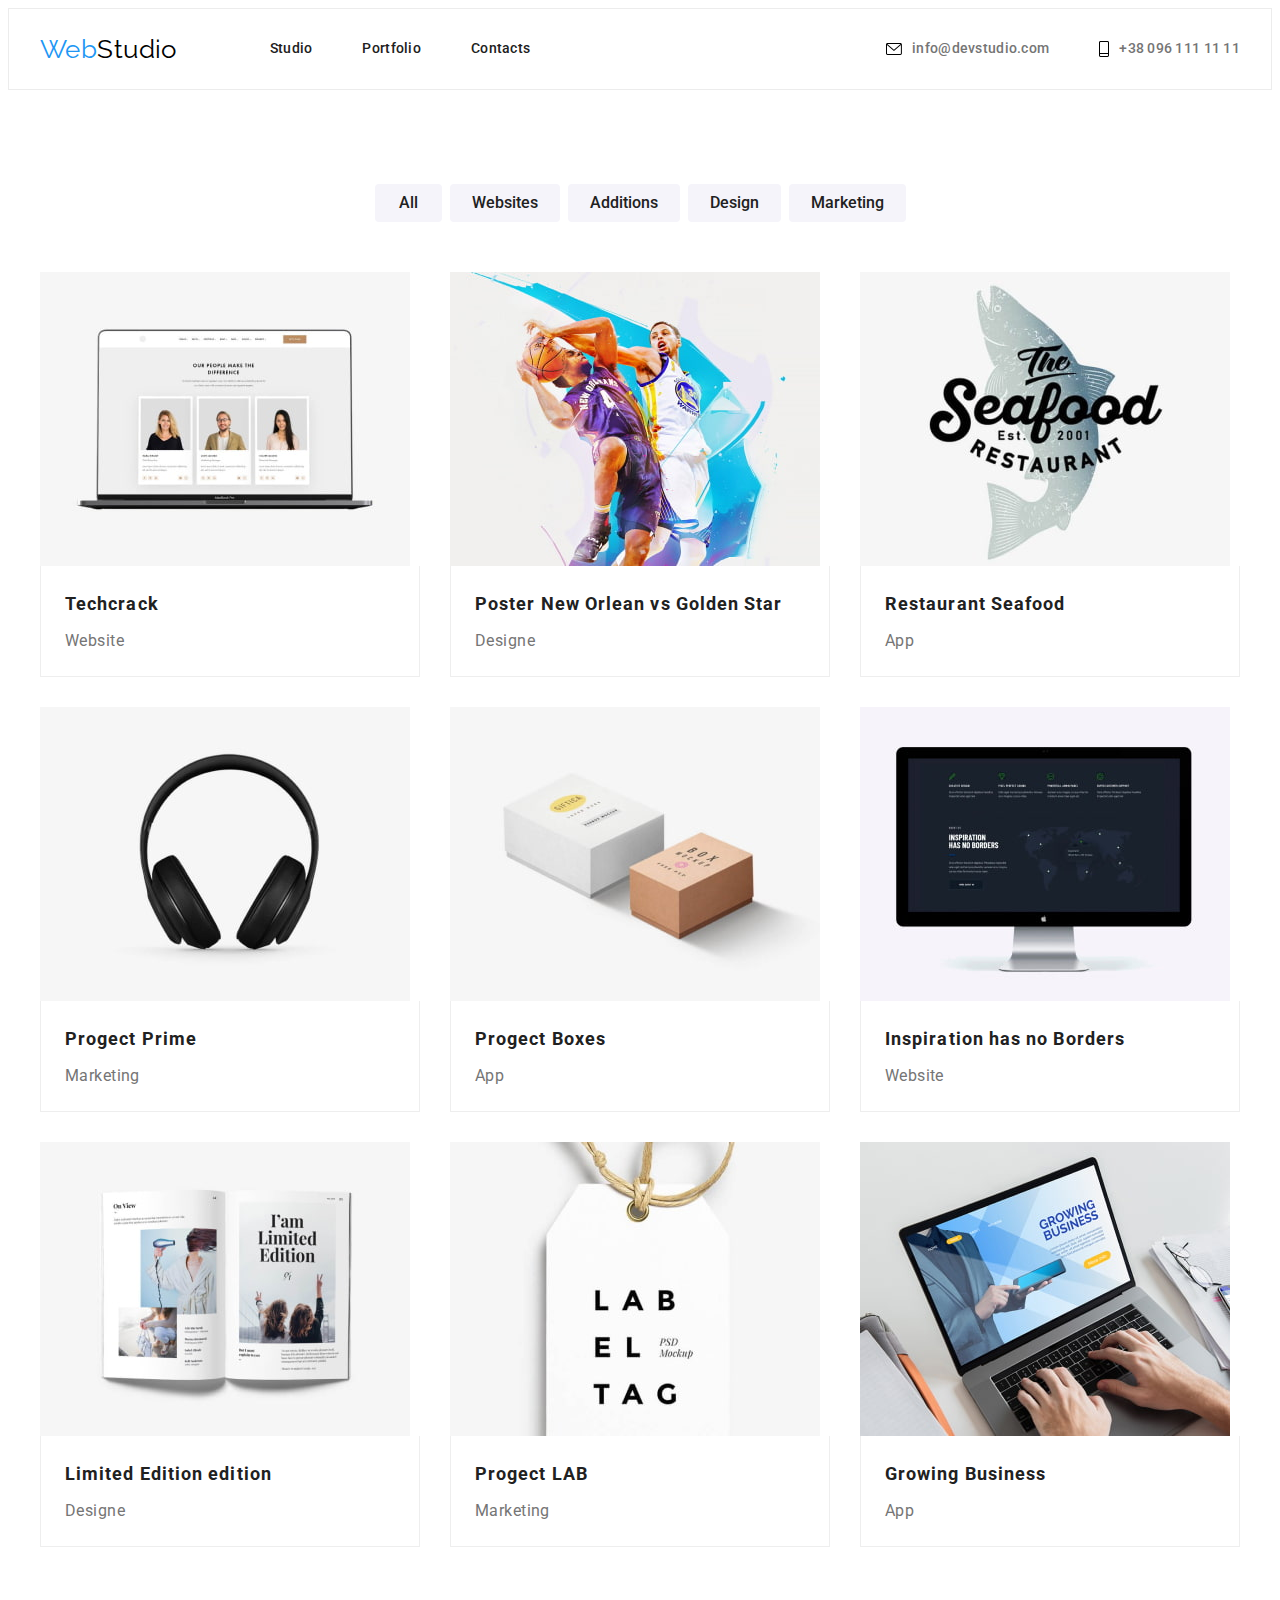
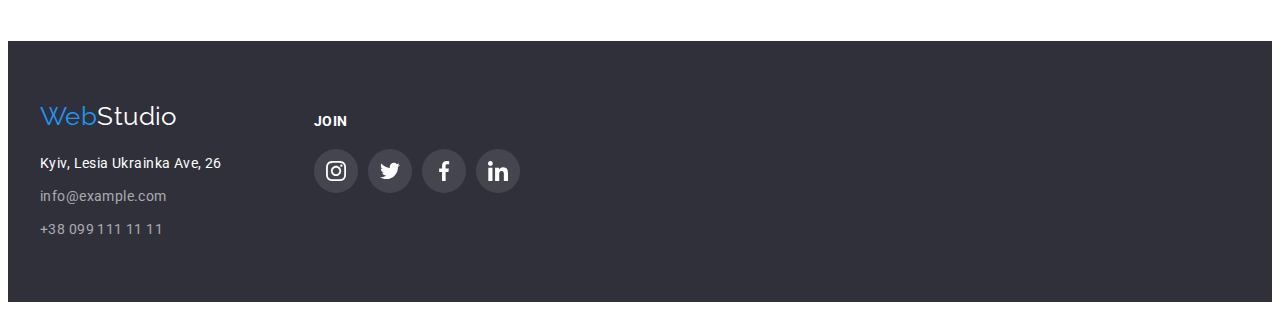
==== portfolio.html @ d9b54025 "Create" ====
<!doctype html>
<html lang="en">

<head>
  <meta charset="UTF-8">
  <meta name="viewport" content="width=device-width, initial-scale=1.0">
  <title>markup-hw-02</title>

  <link rel="preconnect" href="https://fonts.googleapis.com">
  <link rel="preconnect" href="https://fonts.gstatic.com" crossorigin>
  <link href="https://fonts.googleapis.com/css2?family=Raleway:wght@700&family=Roboto:wght@400;500;700;900&display=swap"
    rel="stylesheet">
  
  <link rel="stylesheet" href="https://cdnjs.cloudflare.com/ajax/libs/modern-normalize/1.1.0/modern-normalize.min.css"
    integrity="sha512-wpPYUAdjBVSE4KJnH1VR1HeZfpl1ub8YT/NKx4PuQ5NmX2tKuGu6U/JRp5y+Y8XG2tV+wKQpNHVUX03MfMFn9Q=="
    crossorigin="anonymous" referrerpolicy="no-referrer">
  
  <link rel="stylesheet" href="./css/styles.css">
</head>

<body>

  <header class="header">
    <div class="main-nav container">
      <a href="" class="logo"><span class="logo-accent">Web</span>Studio</a>
  
      <nav>
        <ul class="nav list">
          <li class="nav-item">
            <a href="./index.html" class="nav-item-link active">Studio</a>
          </li>
          <li class="nav-item">
            <a href="./portfolio.html" class="nav-item-link">Portfolio</a>
          </li>
          <li class="nav-item">
            <a href="" class="nav-item-link">Contacts</a>
          </li>
        </ul>
      </nav>
  
      <ul class="contacts list">
        <li class="contacts-item">
          <a href="mailto:info@devstudio.com" class="contacts-item-link">
            <svg class="icon-mail">
              <use href="./img/icon-sprite.svg#icon-mail"></use>
            </svg>
            info@devstudio.com</a>
        </li>
  
        <li class="contacts-item">
          <a href="tel:+380961111111" class="contacts-item-link">
            <svg class="icon-phone">
              <use href="./img/icon-sprite.svg#icon-phone"></use>
            </svg>
            +38 096 111 11 11
          </a>
        </li>
      </ul>
    </div>
  </header>

  <main>
    <h1 class="visually-hidden">Portfolio</h1>
  
    <section class="section">
      <h2 class="visually-hidden">Filter of works</h2>
      <div class="container">
        <ul class="filter-list list">

          <li>
            <button type="button" class="button">All</button>
          </li>

          <li>
            <button type="button" class="button">Websites</button>
          </li>

          <li>
            <button type="button" class="button">Additions</button>
          </li>

          <li>
            <button type="button" class="button">Design</button>
          </li>

          <li>
            <button type="button" class="button">Marketing</button>
          </li>
        </ul>   


      
        <ul class="portfolio list">
          <li class="portfolio-item">
            <a href="" class="portfolio-item-link">
              <img src="./img/portfolio/tech.jpg" alt="the promo site on a laptop" class="img">
              
              <div class="portfolio-item-link-content">
                <h3 class="title">Techcrack</h3>
                <p class="descr">Website</p>
              </div>

            </a>
          </li>
        
          <li class="portfolio-item">
            <a href="" class="portfolio-item-link">
              <img src="./img/portfolio/new-orleans.jpg" alt="two basketball players" class="img">
              
              <div class="portfolio-item-link-content">
                <h3 class="title">Poster New Orlean vs Golden Star</h3>
                <p class="descr">Designe</p>
              </div>

            </a>
          </li>
        
          <li class="portfolio-item">
            <a href="" class="portfolio-item-link">
            <img src="./img/portfolio/seafood.jpg" alt="the logo seafood restaurant" class="img">
              
              <div class="portfolio-item-link-content">
                <h3 class="title">Restaurant Seafood</h3>
                <p class="descr">App</p>
              </div>

            </a>
          </li>
        
          <li class="portfolio-item">
            <a href="" class="portfolio-item-link">
              <img src="./img/portfolio/prime.jpg" alt="headphones" class="img">
              
              <div class="portfolio-item-link-content">
                <h3 class="title">Progect Prime</h3>
                <p class="descr">Marketing</p>
              </div>

            </a>
          </li>
        
          <li class="portfolio-item">
            <a href="" class="portfolio-item-link">
              <img src="./img/portfolio/boxes.jpg" alt="two boxes" class="img">
              
              <div class="portfolio-item-link-content">
                <h3 class="title">Progect Boxes</h3>
                <p class="descr">App</p>
              </div>

            </a>
          </li>
        
          <li class="portfolio-item">
            <a href="" class="portfolio-item-link">
              <img src="./img/portfolio/inspiration.jpg" alt="the site on a monitor screen" class="img">
              
              <div class="portfolio-item-link-content">
                <h3 class="title">Inspiration has no Borders</h3>
                <p class="descr">Website</p>
              </div>

            </a>
          </li>
        
          <li class="portfolio-item">
            <a href="" class="portfolio-item-link">
              <img src="./img/portfolio/limited-edition.jpg" alt="an opened magazine" class="img">
              
              <div class="portfolio-item-link-content">
                <h3 class="title">Limited Edition edition</h3>
                <p class="descr">Designe</p>
              </div>

            </a>
          </li>
        
          <li class="portfolio-item">
            <a href="" class="portfolio-item-link">
              <img src="./img/portfolio/lab.jpg" alt="a label with the logo" class="img">
              
              <div class="portfolio-item-link-content">
                <h3 class="title">Progect LAB</h3>
                <p class="descr">Marketing</p>
              </div>

            </a>
          </li>
        
          <li class="portfolio-item">
            <a href="" class="portfolio-item-link">
              <img src="./img/portfolio/growing-business.jpg" alt="heands that print on a laptop" class="img">
              
              <div class="portfolio-item-link-content">
                <h3 class="title">Growing Business</h3>
                <p class="descr">App</p>
              </div>
            </a>
          </li>
        </ul>
      </div>
    </section>
  </main>

  <footer class="footer">
    <div class="footer-page container">
      <div class="footer-page-contacts">
        <a href="" class="logo"><span class="logo-accent">Web</span>Studio</a>
        <address>
          <a href="" class="footer-page-contacts-adress">Kyiv, Lesia Ukrainka Ave, 26</a>
          <a href="mailto:info@example.com" class="footer-page-contacts-link">info@example.com</a>
          <a href="tel:+380991111111" class="footer-page-contacts-link">+38 099 111 11 11</a>
        </address>
      </div>
  
      <div class="footer-page-links">
        <p class="title">Join</p>
  
        <ul class="items list">
          <li>
            <a href="https://www.instagram.com/" class="socials-icon-bg">
              <svg class="socials-icon">
                <use href="./img/icon-sprite.svg#icon-instagram"></use>
              </svg>
            </a>
          </li>
  
          <li>
            <a href="https://twitter.com/" class="socials-icon-bg">
              <svg class="socials-icon">
                <use href="./img/icon-sprite.svg#icon-twitter"></use>
              </svg>
            </a>
          </li>
  
          <li>
            <a href="https://www.facebook.com/" class="socials-icon-bg">
              <svg class="socials-icon">
                <use href="./img/icon-sprite.svg#icon-facebook"></use>
              </svg>
            </a>
          </li>
  
          <li>
            <a href="https://www.linkedin.com/" class="socials-icon-bg">
              <svg class="socials-icon">
                <use href="./img/icon-sprite.svg#icon-linkedin"></use>
              </svg>
            </a>
          </li>
        </ul>
        </li>
  
      </div>
    </div>
  </footer>






</body>

</html>
---- css/styles.css ----
:root {
  --primary-text-color: #757575;
  --accent-color: #2196f3;
  --primary-white-color: #ffffff;
}

body {
  font-family: "Roboto", sans-serif;
  font-size: 14px;
  letter-spacing: 0.03em;
  list-style-type: none;
  color: #212121;
  background-color: var(--primary-white-color);
}

/* utilities */

.container {
  width: 1200px;
  margin: 0 auto;
  padding: 0 15px;

  /* outline: 2px solid rgb(12, 232, 12); */
}

.section {
  padding-top: 94px;
  padding-bottom: 94px;
}

.list {
  margin: 0;
  padding: 0;
  list-style: none;
}

h1,
h2,
h3,
h4,
h5,
h6,
p {
  margin: 0;
  padding: 0;
}

.logo {
  font-family: "Raleway", sans-serif;
  font-size: 26px;
  line-height: 1.19;
  color: #000000;
  text-decoration: none;
}

.logo-accent {
  color: var(--accent-color);
}

.img {
  display: block;
  max-width: 100%;
}

.visually-hidden {
  position: absolute;
  width: 1px;
  height: 1px;
  margin: -1px;
  border: 0;
  padding: 0;

  white-space: nowrap;
  clip-path: inset(100%);
  clip: rect(0 0 0 0);
  overflow: hidden;
}

.active {
  color: var(--accent-color);
}

/* Studio page */

/* header */

.header {
  background-color: var(--primary-white-color);
  border: 1px solid #ececec;
}

.main-nav {
  display: flex;
  align-items: center;
}

.nav {
  display: flex;
  margin-left: 93px;

  font-weight: 500;
  line-height: 1.14;
  letter-spacing: 0.02em;
}

.nav-item:not(:first-child) {
  margin-left: 50px;
}

.nav-item-link {
  display: block;
  padding-top: 32px;
  padding-bottom: 32px;

  color: #212121;
  text-decoration: none;
}

.nav-item-link:hover,
.nav-item-link:focus {
  color: var(--accent-color);
}

.contacts {
  display: flex;
  margin-left: auto;

  font-weight: 500;
  line-height: 1.14;
  letter-spacing: 0.02em;
}

.contacts-item:not(:first-child) {
  margin-left: 50px;
}

.icon-mail {
  width: 16px;
  height: 12px;
  margin-right: 10px;
}

.icon-phone {
  width: 10px;
  height: 16px;
  margin-right: 10px;
}

.contacts-item-link {
  display: flex;
  align-items: center;
  padding-top: 32px;
  padding-bottom: 32px;
  

  color: var(--primary-text-color);
  text-decoration: none;
}

.contacts-item-link:hover,
.contacts-item-link:focus {
  color: var(--accent-color);
  fill: var(--accent-color);
}

/* hero */

.hero {
  max-width: 1600px;
  height: 600px;
  margin-left: auto;
  margin-right: auto;
  padding: 200px 0;

  text-align: center;

  background-color: #c4c4c4;
  background-image: linear-gradient(
      rgba(47, 48, 58, 0.4),
      rgba(47, 48, 58, 0.4)
    ),
    url(../img/hero.jpg);
  background-repeat: no-repeat;
  background-position: center;
  border: 1px solid #000000;
  box-shadow: 0px 4px 4px rgba(0, 0, 0, 0.25);
}

.hero-title {
  margin: 0 auto 30px auto;
  max-width: 696px;

  font-weight: 900;
  font-size: 44px;
  line-height: 1.36;
  letter-spacing: 0.06em;
  text-transform: uppercase;
  color: var(--primary-white-color);
}

.hero-button {
  min-width: 216px;
  padding: 10px 32px;

  font-family: "Roboto", sans-serif;
  font-weight: 700;
  font-size: 16px;
  line-height: 1.88;
  letter-spacing: 0.06em;
  color: var(--primary-white-color);

  background-color: var(--accent-color);
  border-style: none;
  box-shadow: 0px 4px 4px rgba(0, 0, 0, 0.15);
  border-radius: 4px;
  cursor: pointer;
}

/* features */

.features-list {
  display: flex;
  align-items: flex-start;
  flex-wrap: wrap;
  column-gap: 30px;
  
}

.features-list-item {
  flex-basis: calc((100% - 3 * 30px) / 4);
}

.features-list-item-bg {
  display: flex;
  justify-content: center;
  align-items: center;
  width: 270px;
  height: 120px;
  margin-bottom: 30px;

  background-color: #f5f4fa;
  border-radius: 4px;
}

.features-list-item-bg .icon {
  width: 70px;
  height: 70px;
}

.features-list-item-title {
  margin-bottom: 10px;

  font-weight: 700;
  line-height: 1.14;
  text-transform: uppercase;
}

.features-list-item-descr {
  line-height: 1.71;
  color: var(--primary-text-color);
}

/* services */

.services.section {
  padding-top: 0;
}

.services-title,
.team-title,
.customers-title {
  margin-bottom: 50px;

  font-weight: 700;
  font-size: 36px;
  line-height: 1.17;
  text-align: center;
}

.services-list {
  display: flex;
  flex-wrap: wrap;
  column-gap: 30px;
}

.services-list-item {
  flex-basis: calc((100% - 2 * 30px) / 3);
}

/* team */

.team {
  background-color: #f5f4fa;
}

.team-list {
  display: flex;
  flex-wrap: wrap;
  column-gap: 30px;
}

.team-list-item {
  flex-basis: calc((100% - 3 * 30px) / 4);

  background: var(--primary-white-color);
  box-shadow: 0px 1px 3px rgba(0, 0, 0, 0.12), 0px 1px 1px rgba(0, 0, 0, 0.14),
    0px 2px 1px rgba(0, 0, 0, 0.2);
  border-radius: 0px 0px 4px 4px;
}

.team-list-item .img {
  margin-bottom: 30px;
}

.team-list-item-title {
  margin-bottom: 10px;

  font-weight: 500;
  font-size: 16px;
  line-height: 1.19;
  text-align: center;
  color: #212121;
}

.team-list-item-descr {
  margin-top: 0;
  margin-bottom: 16px;

  font-size: 16px;
  line-height: 1.19;
  text-align: center;
  color: var(--primary-text-color);
}

.team-list-item .socials {
  display: flex;
  padding-left: 32px;
  padding-right: 32px;
  padding-bottom: 30px;
  column-gap: 10px;
}

.socials-icon-bg {
  display: flex;
  justify-content: center;
  align-items: center;
  width: 44px;
  height: 44px;
  
  background-color: var(--primary-white-color);
  border-radius: 50%;
  fill: #afb1b8;
}

.socials-icon {
  width: 20px;
  height: 20px;
}

.socials-icon-bg:hover,
.socials-icon-bg:focus {
  background-color: var(--accent-color);
  fill: var(--primary-white-color);
}

/* regular customers */

.customers-list {
  display: flex;
  flex-wrap: wrap;
  column-gap: 30px;
}

.customers-list-item {
  flex-basis: calc((100% - 5 * 30px) / 6);
}

.customers-list-item-bg {
  display: flex;
  justify-content: center;
  align-items: center;
  width: 170px;
  height: 92px;
  
  border: 1px solid #afb1b8;
  border-radius: 4px;
  fill: #afb1b8;
}

.customers-list-item-icon {
  width: 106px;
  height: 60px;
}

.customers-list-item-bg:hover,
.customers-list-item-bg:focus {
  fill: var(--accent-color);
  border: 1px solid var(--accent-color);
}

/* footer */

.footer {
  background: #2f303a;
}

.footer .container {
  padding-top: 60px;
  padding-bottom: 60px;
}

.footer-page {
  display: flex;
  column-gap: 92px;
}

.footer-page-contacts .logo {
  display: block;
  margin-bottom: 20px;
  color: var(--primary-white-color);
}

.footer-page-contacts-adress {
  display: inline-block;
  font-style: normal;
  font-size: 14px;
  line-height: 1.71;
  color: var(--primary-white-color);
  text-decoration: none;
}

.footer-page-contacts-link {
  display: block;
  font-style: normal;
  font-size: 14px;
  line-height: 1.71;
  color: rgba(255, 255, 255, 0.6);
  text-decoration: none;
}

.footer-page-contacts-link:not(:first-child) {
  margin-top: 9px;
}

.footer-contacts-link:hover,
.footer-contacts-link:focus {
  color: var(--accent-color);
}

.footer-page-links {
  padding-top: 12px;
}

.footer-page-links .title {
  margin-bottom: 20px;

  font-family: "Roboto";
  font-style: normal;
  font-weight: 700;
  font-size: 14px;
  line-height: 16px;
  letter-spacing: 0.03em;
  text-transform: uppercase;

  color: #ffffff;
}

.footer-page-links .items {
  display: flex;
  column-gap: 10px;
}

.items .socials-icon-bg {
  background: rgba(255, 255, 255, 0.1);
  fill: var(--primary-white-color);
}

.items .socials-icon-bg:hover,
.items .socials-icon-bg:focus {
  background-color: var(--accent-color);
}

/* Portfolio page */

/* filter */

.filter-list {
  display: flex;
  justify-content: center;
  flex-wrap: wrap;
  column-gap: 8px;
  margin-bottom: 50px;
}

.filter-list .button {
  min-width: 67px;
  padding: 6px 22px;

  font-family: "Roboto", sans-serif;
  font-weight: 500;
  font-size: 16px;
  line-height: 1.62;
  text-align: center;
  color: #212121;

  background: #f5f4fa;
  border: none;
  border-radius: 4px;

  cursor: pointer;
}

.filter-list .button:hover {
  color: var(--primary-white-color);
  background-color: var(--accent-color);
  box-shadow: 0px 3px 1px rgba(0, 0, 0, 0.1), 0px 1px 2px rgba(0, 0, 0, 0.08),
    0px 2px 2px rgba(0, 0, 0, 0.12);
}

/* portfolio */

.portfolio {
  display: flex;
  flex-wrap: wrap;
  gap: 30px;
}

.portfolio-item {
  width: calc((100% - 2 * 30px)/3);
}

.portfolio-item:hover {
  background: #ffffff;
  border: 1px solid #eeeeee;
  box-shadow: 0px 1px 1px rgba(0, 0, 0, 0.12), 0px 4px 4px rgba(0, 0, 0, 0.06),
    1px 4px 6px rgba(0, 0, 0, 0.16);
}

.portfolio-item-link {
  text-decoration: none;
}

.portfolio-item-link-content {
  padding: 20px 24px;
  border-left: 1px solid #eeeeee;
  border-right: 1px solid #eeeeee;
  border-bottom: 1px solid #eeeeee;
}

.portfolio-item-link-content .title {
  margin-bottom: 4px;
  font-size: 18px;
  line-height: 2;
  letter-spacing: 0.06em;
  color: #212121;
}

.portfolio-item-link-content .descr {
  font-size: 16px;
  line-height: 1.88;
  color: var(--primary-text-color);
}
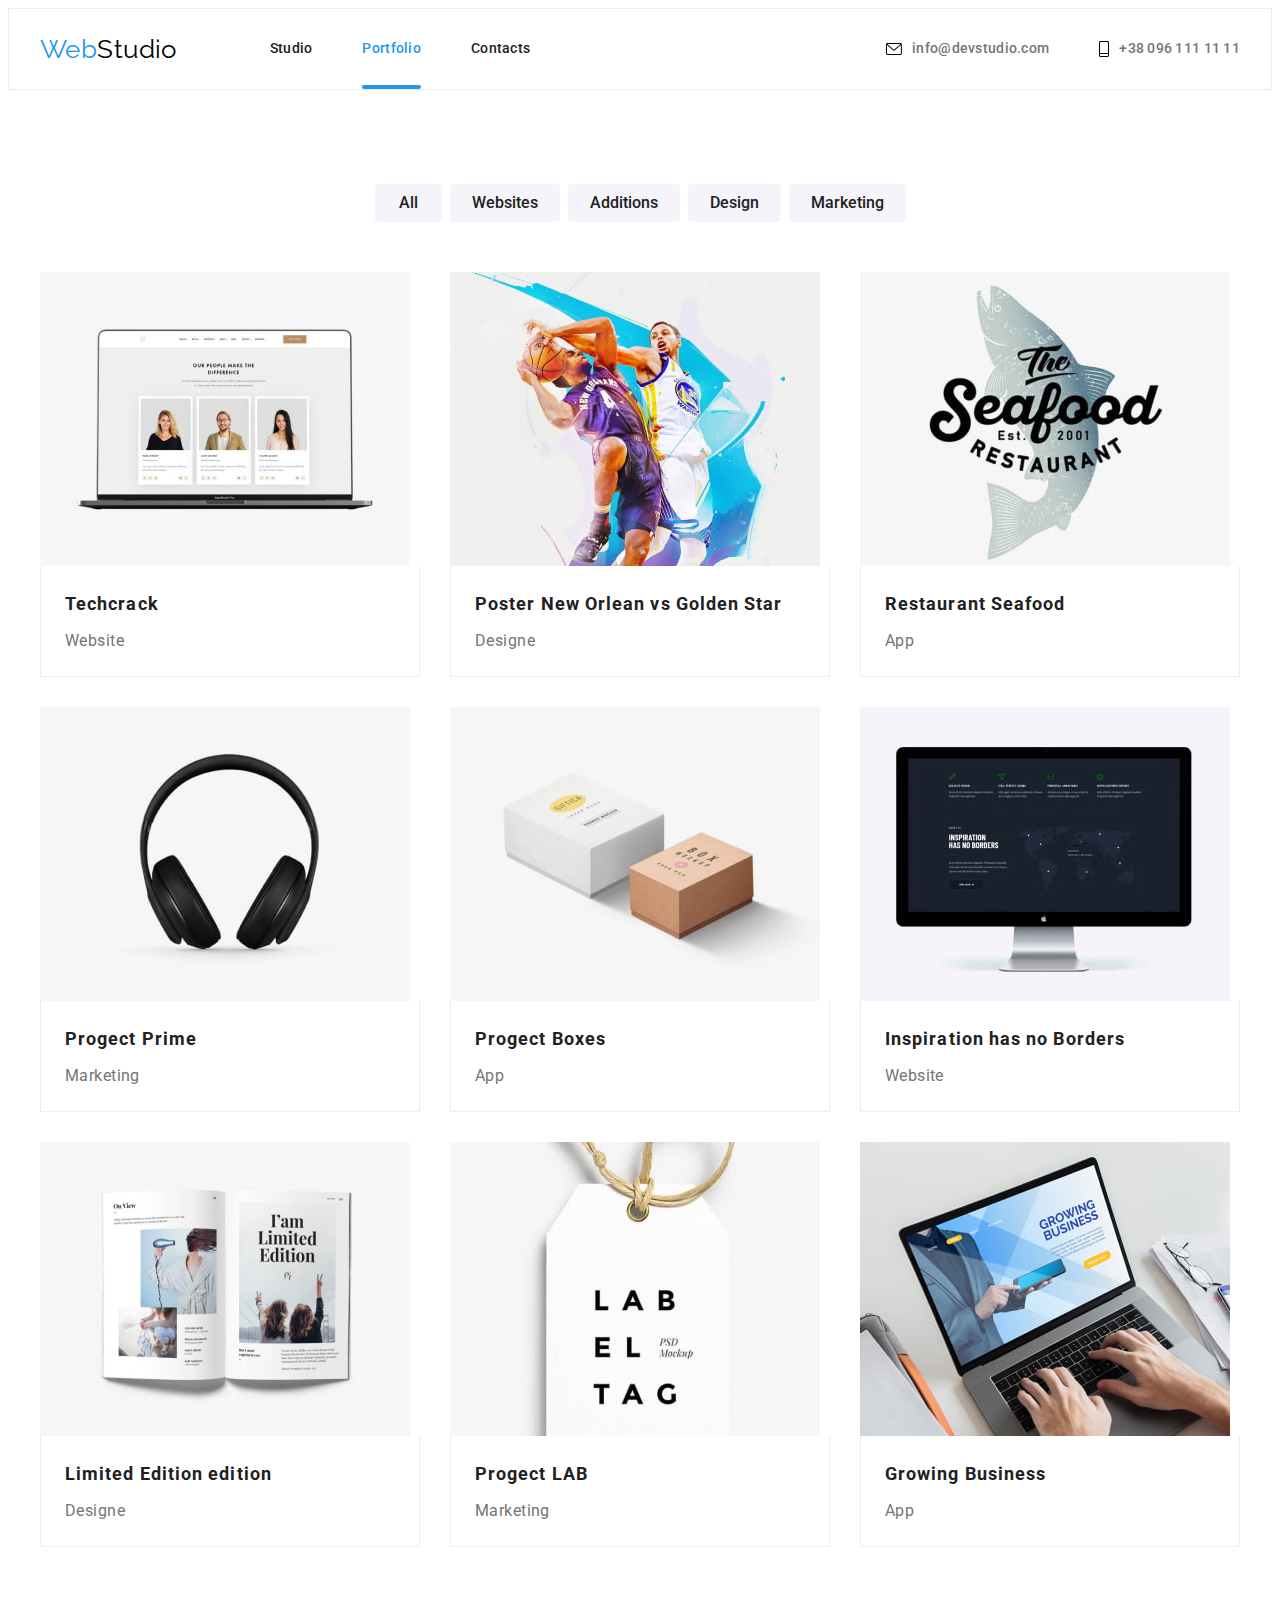
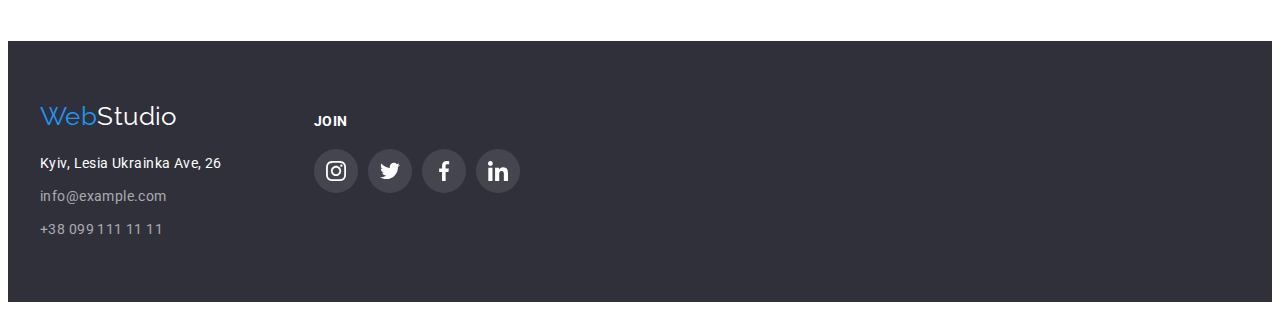
==== commit c01bf2b8: "Positioning" ====
--- a/portfolio.html
+++ b/portfolio.html
@@ -4,7 +4,7 @@
 <head>
   <meta charset="UTF-8">
   <meta name="viewport" content="width=device-width, initial-scale=1.0">
-  <title>markup-hw-02</title>
+  <title>markup-hw-05</title>
 
   <link rel="preconnect" href="https://fonts.googleapis.com">
   <link rel="preconnect" href="https://fonts.gstatic.com" crossorigin>
@@ -27,10 +27,10 @@
       <nav>
         <ul class="nav list">
           <li class="nav-item">
-            <a href="./index.html" class="nav-item-link active">Studio</a>
+            <a href="./index.html" class="nav-item-link">Studio</a>
           </li>
           <li class="nav-item">
-            <a href="./portfolio.html" class="nav-item-link">Portfolio</a>
+            <a href="./portfolio.html" class="nav-item-link active">Portfolio</a>
           </li>
           <li class="nav-item">
             <a href="" class="nav-item-link">Contacts</a>
@@ -86,14 +86,18 @@
           <li>
             <button type="button" class="button">Marketing</button>
           </li>
-        </ul>   
-
+        </ul>
 
       
         <ul class="portfolio list">
           <li class="portfolio-item">
-            <a href="" class="portfolio-item-link">
-              <img src="./img/portfolio/tech.jpg" alt="the promo site on a laptop" class="img">
+            <a href="" class="portfolio-item-link">              
+              <div class="portfolio-item-link-img">
+                <img src="./img/portfolio/tech.jpg" alt="the promo site on a laptop" class="img">
+                <p class="text">The resource offers comprehensive offers with different levels of functionality and
+                  services. All this will allow the visitor to get comprehensive information about the company or private person.                  
+                </p>
+              </div>             
               
               <div class="portfolio-item-link-content">
                 <h3 class="title">Techcrack</h3>
@@ -105,7 +109,13 @@
         
           <li class="portfolio-item">
             <a href="" class="portfolio-item-link">
-              <img src="./img/portfolio/new-orleans.jpg" alt="two basketball players" class="img">
+              <div class="portfolio-item-link-img">
+                <img src="./img/portfolio/new-orleans.jpg" alt="two basketball players" class="img">
+                <p class="text">The resource offers comprehensive offers with different levels of functionality and
+                  services. All this will allow the
+                  visitor to get comprehensive information about the company or private person.
+                </p>
+              </div>
               
               <div class="portfolio-item-link-content">
                 <h3 class="title">Poster New Orlean vs Golden Star</h3>
@@ -117,7 +127,13 @@
         
           <li class="portfolio-item">
             <a href="" class="portfolio-item-link">
-            <img src="./img/portfolio/seafood.jpg" alt="the logo seafood restaurant" class="img">
+            <div class="portfolio-item-link-img">
+              <img src="./img/portfolio/seafood.jpg" alt="the logo seafood restaurant" class="img">
+              <p class="text">The resource offers comprehensive offers with different levels of functionality and
+                services. All this will allow the
+                visitor to get comprehensive information about the company or private person.
+              </p>
+            </div>
               
               <div class="portfolio-item-link-content">
                 <h3 class="title">Restaurant Seafood</h3>
@@ -129,7 +145,13 @@
         
           <li class="portfolio-item">
             <a href="" class="portfolio-item-link">
-              <img src="./img/portfolio/prime.jpg" alt="headphones" class="img">
+              <div class="portfolio-item-link-img">
+                <img src="./img/portfolio/prime.jpg" alt="headphones" class="img">
+                <p class="text">The resource offers comprehensive offers with different levels of functionality and
+                  services. All this will allow the
+                  visitor to get comprehensive information about the company or private person.
+                </p>
+              </div>
               
               <div class="portfolio-item-link-content">
                 <h3 class="title">Progect Prime</h3>
@@ -141,7 +163,13 @@
         
           <li class="portfolio-item">
             <a href="" class="portfolio-item-link">
-              <img src="./img/portfolio/boxes.jpg" alt="two boxes" class="img">
+              <div class="portfolio-item-link-img">
+                <img src="./img/portfolio/boxes.jpg" alt="two boxes" class="img">
+                <p class="text">The resource offers comprehensive offers with different levels of functionality and
+                  services. All this will allow the
+                  visitor to get comprehensive information about the company or private person.
+                </p>
+              </div>
               
               <div class="portfolio-item-link-content">
                 <h3 class="title">Progect Boxes</h3>
@@ -153,7 +181,13 @@
         
           <li class="portfolio-item">
             <a href="" class="portfolio-item-link">
-              <img src="./img/portfolio/inspiration.jpg" alt="the site on a monitor screen" class="img">
+              <div class="portfolio-item-link-img">
+                <img src="./img/portfolio/inspiration.jpg" alt="the site on a monitor screen" class="img">
+                <p class="text">The resource offers comprehensive offers with different levels of functionality and
+                  services. All this will allow the
+                  visitor to get comprehensive information about the company or private person.
+                </p>
+              </div>
               
               <div class="portfolio-item-link-content">
                 <h3 class="title">Inspiration has no Borders</h3>
@@ -165,7 +199,13 @@
         
           <li class="portfolio-item">
             <a href="" class="portfolio-item-link">
-              <img src="./img/portfolio/limited-edition.jpg" alt="an opened magazine" class="img">
+              <div class="portfolio-item-link-img">
+                <img src="./img/portfolio/limited-edition.jpg" alt="an opened magazine" class="img">
+                <p class="text">The resource offers comprehensive offers with different levels of functionality and
+                  services. All this will allow the
+                  visitor to get comprehensive information about the company or private person.
+                </p>
+              </div>
               
               <div class="portfolio-item-link-content">
                 <h3 class="title">Limited Edition edition</h3>
@@ -177,7 +217,13 @@
         
           <li class="portfolio-item">
             <a href="" class="portfolio-item-link">
-              <img src="./img/portfolio/lab.jpg" alt="a label with the logo" class="img">
+              <div class="portfolio-item-link-img">
+                <img src="./img/portfolio/lab.jpg" alt="a label with the logo" class="img">
+                <p class="text">The resource offers comprehensive offers with different levels of functionality and
+                  services. All this will allow the
+                  visitor to get comprehensive information about the company or private person.
+                </p>
+              </div>
               
               <div class="portfolio-item-link-content">
                 <h3 class="title">Progect LAB</h3>
@@ -189,7 +235,13 @@
         
           <li class="portfolio-item">
             <a href="" class="portfolio-item-link">
-              <img src="./img/portfolio/growing-business.jpg" alt="heands that print on a laptop" class="img">
+              <div class="portfolio-item-link-img">
+                <img src="./img/portfolio/growing-business.jpg" alt="heands that print on a laptop" class="img">
+                <p class="text">The resource offers comprehensive offers with different levels of functionality and
+                  services. All this will allow the
+                  visitor to get comprehensive information about the company or private person.
+                </p>
+              </div>
               
               <div class="portfolio-item-link-content">
                 <h3 class="title">Growing Business</h3>
--- a/css/styles.css
+++ b/css/styles.css
@@ -76,9 +76,19 @@
   overflow: hidden;
 }
 
-.active {
-  color: var(--accent-color);
-}
+.active::after {
+  content: "";
+  width: 100%;
+  height: 4px;
+  margin-top: 28px;
+
+  display:flex;
+  flex-direction: column;   
+
+  background: #2196F3;
+  border-radius: 2px;
+}
+
 
 /* Studio page */
 
@@ -109,11 +119,15 @@
 
 .nav-item-link {
   display: block;
-  padding-top: 32px;
-  padding-bottom: 32px;
+  padding-top: 32px;  
 
   color: #212121;
+  text-align: center;
   text-decoration: none;
+}
+
+.active {
+ color: var(--accent-color);
 }
 
 .nav-item-link:hover,
@@ -222,8 +236,7 @@
   display: flex;
   align-items: flex-start;
   flex-wrap: wrap;
-  column-gap: 30px;
-  
+  column-gap: 30px;  
 }
 
 .features-list-item {
@@ -284,7 +297,32 @@
 }
 
 .services-list-item {
-  flex-basis: calc((100% - 2 * 30px) / 3);
+  position: relative;
+  flex-basis: calc((100% - 2 * 30px) / 3);  
+}
+
+.services-list-item .title {
+  position: absolute;
+  left: 0;
+  bottom: 0;
+
+  width: 100%;
+  height: 70px;
+
+  display: block;
+  padding: 27px 98px;
+
+  font-family: 'Roboto';
+  font-style: normal;
+  font-weight: 700;
+  font-size: 14px;
+  line-height: 1.14;
+  text-align: center;
+  letter-spacing: 0.03em;
+  text-transform: uppercase;
+
+  color: #FFFFFF;
+  background: rgba(47, 48, 58, 0.8);
 }
 
 /* team */
@@ -510,7 +548,8 @@
   cursor: pointer;
 }
 
-.filter-list .button:hover {
+.filter-list .button:hover,
+.filter-list .button:focus {
   color: var(--primary-white-color);
   background-color: var(--accent-color);
   box-shadow: 0px 3px 1px rgba(0, 0, 0, 0.1), 0px 1px 2px rgba(0, 0, 0, 0.08),
@@ -529,16 +568,52 @@
   width: calc((100% - 2 * 30px)/3);
 }
 
-.portfolio-item:hover {
+.portfolio-item-link {  
+  text-decoration: none;  
+}
+
+.portfolio-item-link-img {
+  position: relative;
+  overflow: hidden;
+}
+
+.portfolio-item:hover,
+.portfolio-item:focus {
   background: #ffffff;
   border: 1px solid #eeeeee;
   box-shadow: 0px 1px 1px rgba(0, 0, 0, 0.12), 0px 4px 4px rgba(0, 0, 0, 0.06),
     1px 4px 6px rgba(0, 0, 0, 0.16);
 }
 
-.portfolio-item-link {
-  text-decoration: none;
-}
+.portfolio-item:hover .text {
+   transform: translate(0, 0);
+   opacity: 1;
+}
+
+.portfolio-item-link-img .text {
+  position: absolute;
+  top: 0;
+  left: 0;
+
+  width: 100%;
+  min-height: 294px;
+  padding: 0 24px;
+
+  display: flex;
+  align-items: center;
+  
+  font-weight: 400;
+  font-size: 18px;
+  line-height: 1.56;  
+  letter-spacing: 0.03em;
+  color: #FFFFFF;
+
+  background: rgba(33, 150, 243, 0.9);
+  
+  transform: translate(0, +100%);
+  transition: transform 250ms cubic-bezier(0.4, 0, 0.2, 1);
+}
+
 
 .portfolio-item-link-content {
   padding: 20px 24px;
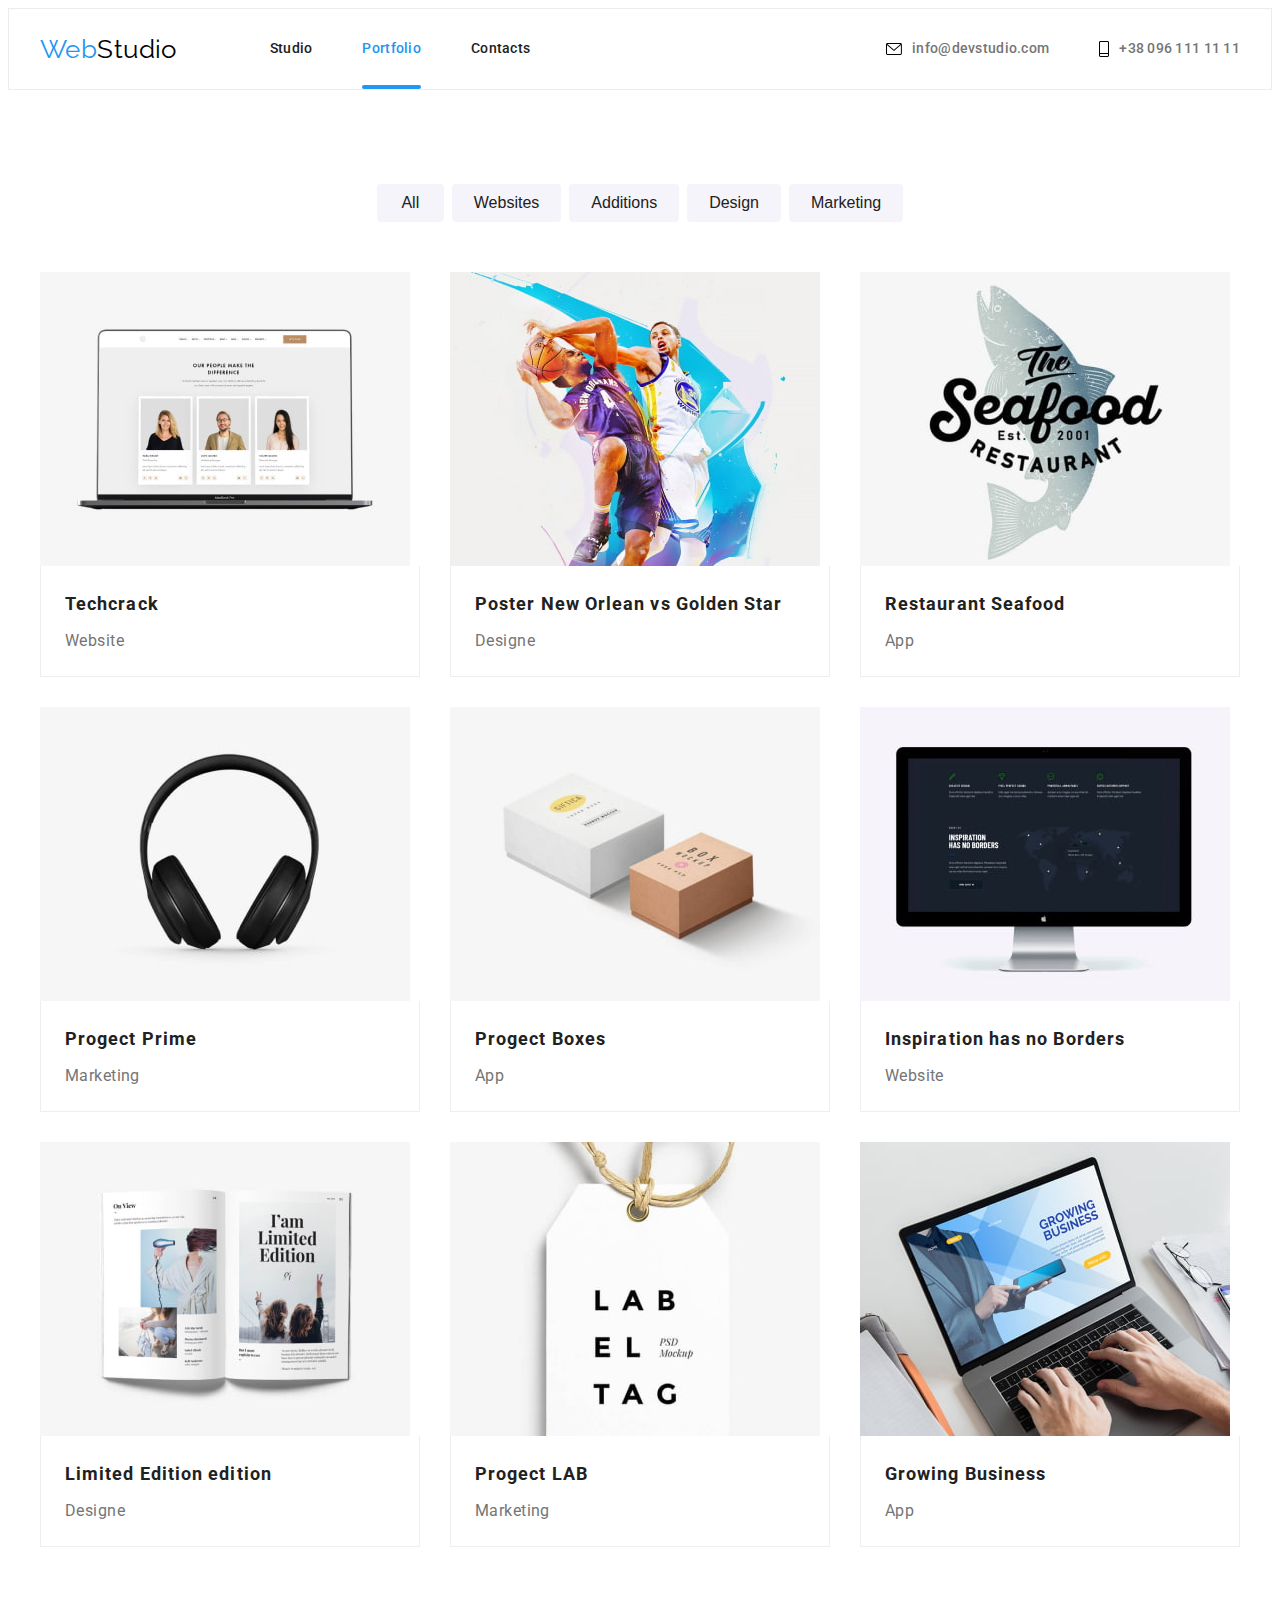
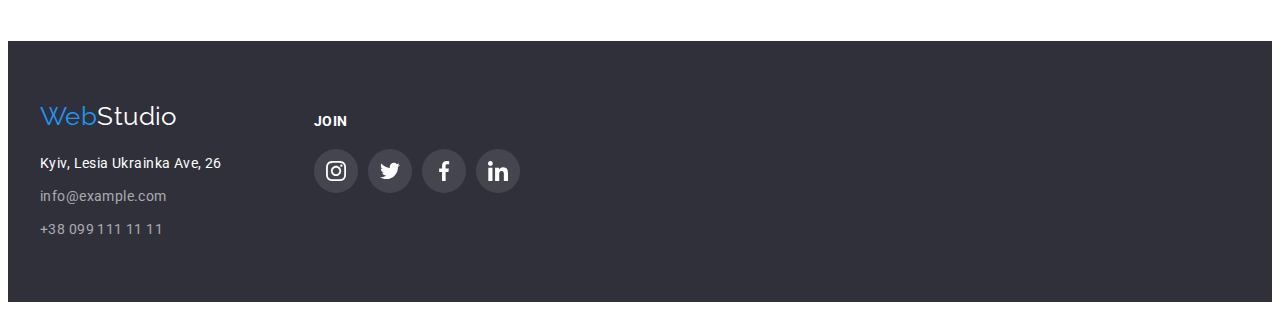
==== commit 0ee92fc2: "Modal window" ====
--- a/portfolio.html
+++ b/portfolio.html
@@ -95,7 +95,7 @@
               <div class="portfolio-item-link-img">
                 <img src="./img/portfolio/tech.jpg" alt="the promo site on a laptop" class="img">
                 <p class="text">The resource offers comprehensive offers with different levels of functionality and
-                  services. All this will allow the visitor to get comprehensive information about the company or private person.                  
+                  services. All this will allow the visitor to get comprehensive information about the company or private person.           
                 </p>
               </div>             
               
--- a/css/styles.css
+++ b/css/styles.css
@@ -2,6 +2,7 @@
   --primary-text-color: #757575;
   --accent-color: #2196f3;
   --primary-white-color: #ffffff;
+  --timing-function: cubic-bezier(0.4, 0, 0.2, 1);
 }
 
 body {
@@ -76,20 +77,6 @@
   overflow: hidden;
 }
 
-.active::after {
-  content: "";
-  width: 100%;
-  height: 4px;
-  margin-top: 28px;
-
-  display:flex;
-  flex-direction: column;   
-
-  background: #2196F3;
-  border-radius: 2px;
-}
-
-
 /* Studio page */
 
 /* header */
@@ -118,20 +105,39 @@
 }
 
 .nav-item-link {
+  position: relative;
   display: block;
-  padding-top: 32px;  
+  padding: 32px 0;
 
   color: #212121;
   text-align: center;
   text-decoration: none;
+
+  transition: color 250ms var(--timing-function);
 }
 
 .active {
- color: var(--accent-color);
+   color: var(--accent-color);
+}
+
+.active::after {
+  content: "";
+  position: absolute;
+  bottom: 0;
+  left: 0;
+
+  width: 100%;
+  height: 4px;
+ 
+  background-color: var(--accent-color);
+  border-radius: 2px;  
+
+  transition: opacity 250ms var(--timing-function);
 }
 
 .nav-item-link:hover,
-.nav-item-link:focus {
+.nav-item-link:focus,
+.active:hover::after {  
   color: var(--accent-color);
 }
 
@@ -165,16 +171,18 @@
   align-items: center;
   padding-top: 32px;
   padding-bottom: 32px;
-  
 
   color: var(--primary-text-color);
   text-decoration: none;
+
+  transition: color 250ms var(--timing-function),
+    fill 250ms var(--timing-function);
 }
 
 .contacts-item-link:hover,
 .contacts-item-link:focus {
   color: var(--accent-color);
-  fill: var(--accent-color);
+  fill: var(--accent-color);  
 }
 
 /* hero */
@@ -215,8 +223,7 @@
 .hero-button {
   min-width: 216px;
   padding: 10px 32px;
-
-  font-family: "Roboto", sans-serif;
+  
   font-weight: 700;
   font-size: 16px;
   line-height: 1.88;
@@ -236,7 +243,7 @@
   display: flex;
   align-items: flex-start;
   flex-wrap: wrap;
-  column-gap: 30px;  
+  column-gap: 30px;
 }
 
 .features-list-item {
@@ -298,7 +305,7 @@
 
 .services-list-item {
   position: relative;
-  flex-basis: calc((100% - 2 * 30px) / 3);  
+  flex-basis: calc((100% - 2 * 30px) / 3);
 }
 
 .services-list-item .title {
@@ -311,9 +318,7 @@
 
   display: block;
   padding: 27px 98px;
-
-  font-family: 'Roboto';
-  font-style: normal;
+  
   font-weight: 700;
   font-size: 14px;
   line-height: 1.14;
@@ -321,7 +326,7 @@
   letter-spacing: 0.03em;
   text-transform: uppercase;
 
-  color: #FFFFFF;
+  color: #ffffff;
   background: rgba(47, 48, 58, 0.8);
 }
 
@@ -384,10 +389,13 @@
   align-items: center;
   width: 44px;
   height: 44px;
-  
+
   background-color: var(--primary-white-color);
   border-radius: 50%;
   fill: #afb1b8;
+
+  transition: background-color 250ms var(--timing-function),
+    fill 250ms var(--timing-function);
 }
 
 .socials-icon {
@@ -398,7 +406,7 @@
 .socials-icon-bg:hover,
 .socials-icon-bg:focus {
   background-color: var(--accent-color);
-  fill: var(--primary-white-color);
+  fill: var(--primary-white-color);  
 }
 
 /* regular customers */
@@ -419,10 +427,13 @@
   align-items: center;
   width: 170px;
   height: 92px;
-  
+
   border: 1px solid #afb1b8;
   border-radius: 4px;
   fill: #afb1b8;
+
+   transition: border 250ms var(--timing-function),
+    fill 250ms var(--timing-function);
 }
 
 .customers-list-item-icon {
@@ -433,7 +444,7 @@
 .customers-list-item-bg:hover,
 .customers-list-item-bg:focus {
   fill: var(--accent-color);
-  border: 1px solid var(--accent-color);
+  border: 1px solid var(--accent-color); 
 }
 
 /* footer */
@@ -474,14 +485,16 @@
   line-height: 1.71;
   color: rgba(255, 255, 255, 0.6);
   text-decoration: none;
+
+  transition: color 250ms var(--timing-function);
 }
 
 .footer-page-contacts-link:not(:first-child) {
   margin-top: 9px;
 }
 
-.footer-contacts-link:hover,
-.footer-contacts-link:focus {
+.footer-page-contacts-link:hover,
+.footer-page-contacts-link:focus {
   color: var(--accent-color);
 }
 
@@ -491,8 +504,7 @@
 
 .footer-page-links .title {
   margin-bottom: 20px;
-
-  font-family: "Roboto";
+  
   font-style: normal;
   font-weight: 700;
   font-size: 14px;
@@ -509,13 +521,15 @@
 }
 
 .items .socials-icon-bg {
-  background: rgba(255, 255, 255, 0.1);
+  background-color: rgba(255, 255, 255, 0.1);
   fill: var(--primary-white-color);
+
+  transition: background-color 250ms var(--timing-function);  
 }
 
 .items .socials-icon-bg:hover,
 .items .socials-icon-bg:focus {
-  background-color: var(--accent-color);
+  background-color: var(--accent-color);  
 }
 
 /* Portfolio page */
@@ -533,8 +547,7 @@
 .filter-list .button {
   min-width: 67px;
   padding: 6px 22px;
-
-  font-family: "Roboto", sans-serif;
+  
   font-weight: 500;
   font-size: 16px;
   line-height: 1.62;
@@ -546,6 +559,10 @@
   border-radius: 4px;
 
   cursor: pointer;
+
+  transition: color 250ms var(--timing-function),
+    background-color 250ms var(--timing-function),
+    box-shadow 250ms var(--timing-function);
 }
 
 .filter-list .button:hover,
@@ -553,7 +570,7 @@
   color: var(--primary-white-color);
   background-color: var(--accent-color);
   box-shadow: 0px 3px 1px rgba(0, 0, 0, 0.1), 0px 1px 2px rgba(0, 0, 0, 0.08),
-    0px 2px 2px rgba(0, 0, 0, 0.12);
+    0px 2px 2px rgba(0, 0, 0, 0.12);  
 }
 
 /* portfolio */
@@ -565,29 +582,28 @@
 }
 
 .portfolio-item {
-  width: calc((100% - 2 * 30px)/3);
-}
-
-.portfolio-item-link {  
-  text-decoration: none;  
+  width: calc((100% - 2 * 30px) / 3);
+
+  transition: background-color 250ms var(--timing-function),
+    border 250ms var(--timing-function),
+    box-shadow 250ms var(--timing-function);   
+}
+
+.portfolio-item-link {
+  text-decoration: none;
 }
 
 .portfolio-item-link-img {
   position: relative;
-  overflow: hidden;
+  overflow: hidden; 
 }
 
 .portfolio-item:hover,
 .portfolio-item:focus {
-  background: #ffffff;
+  background-color: #ffffff;
   border: 1px solid #eeeeee;
   box-shadow: 0px 1px 1px rgba(0, 0, 0, 0.12), 0px 4px 4px rgba(0, 0, 0, 0.06),
-    1px 4px 6px rgba(0, 0, 0, 0.16);
-}
-
-.portfolio-item:hover .text {
-   transform: translate(0, 0);
-   opacity: 1;
+    1px 4px 6px rgba(0, 0, 0, 0.16);  
 }
 
 .portfolio-item-link-img .text {
@@ -596,24 +612,27 @@
   left: 0;
 
   width: 100%;
-  min-height: 294px;
+  height: 100%;
   padding: 0 24px;
 
   display: flex;
   align-items: center;
-  
+
   font-weight: 400;
   font-size: 18px;
-  line-height: 1.56;  
+  line-height: 1.56;
   letter-spacing: 0.03em;
-  color: #FFFFFF;
+  color: #ffffff;
 
   background: rgba(33, 150, 243, 0.9);
-  
-  transform: translate(0, +100%);
-  transition: transform 250ms cubic-bezier(0.4, 0, 0.2, 1);
-}
-
+
+  transform: translateY(100%);
+  transition: transform 250ms var(--timing-function);
+}
+
+.portfolio-item:hover .text {
+  transform: translateY(0);  
+}
 
 .portfolio-item-link-content {
   padding: 20px 24px;
@@ -635,3 +654,61 @@
   line-height: 1.88;
   color: var(--primary-text-color);
 }
+
+
+/* Modal Order service */
+
+.backdrop {
+  position: fixed;
+  top: 0;
+  left: 0;
+  width: 100%;
+  height: 100%;  
+
+  background: rgba(0, 0, 0, 0.2);
+  transition: opacity 250ms var(--timing-function),
+    visibility 250ms var(--timing-function);
+}
+
+.backdrop.is-hidden {
+  visibility: hidden;
+  opacity: 0;
+  pointer-events: none;
+}
+
+.modal {
+  position: absolute;
+  top: 50%;
+  left: 50%;
+  min-width: 528px;
+  min-height: 581px;
+
+  background-color: var(--primary-white-color);
+  box-shadow: 0px 1px 3px rgba(0, 0, 0, 0.12), 0px 1px 1px rgba(0, 0, 0, 0.14), 0px 2px 1px rgba(0, 0, 0, 0.2);
+  border-radius: 4px;
+
+  transform: translate(-50%, -50%);
+}
+
+.modal-close {
+  position: absolute;
+  top: 8px;
+  right: 8px;
+  width: 30px;
+  height: 30px;
+
+  display: flex;
+  justify-content: center;
+  align-items: center;
+
+  background-color: var(--primary-white-color);
+  border: 1px solid rgba(0, 0, 0, 0.1);
+  border-radius: 50%;
+
+  cursor: pointer;
+}
+
+.modal-close-icon {
+  width: 11px;
+  height: 11px;
+}